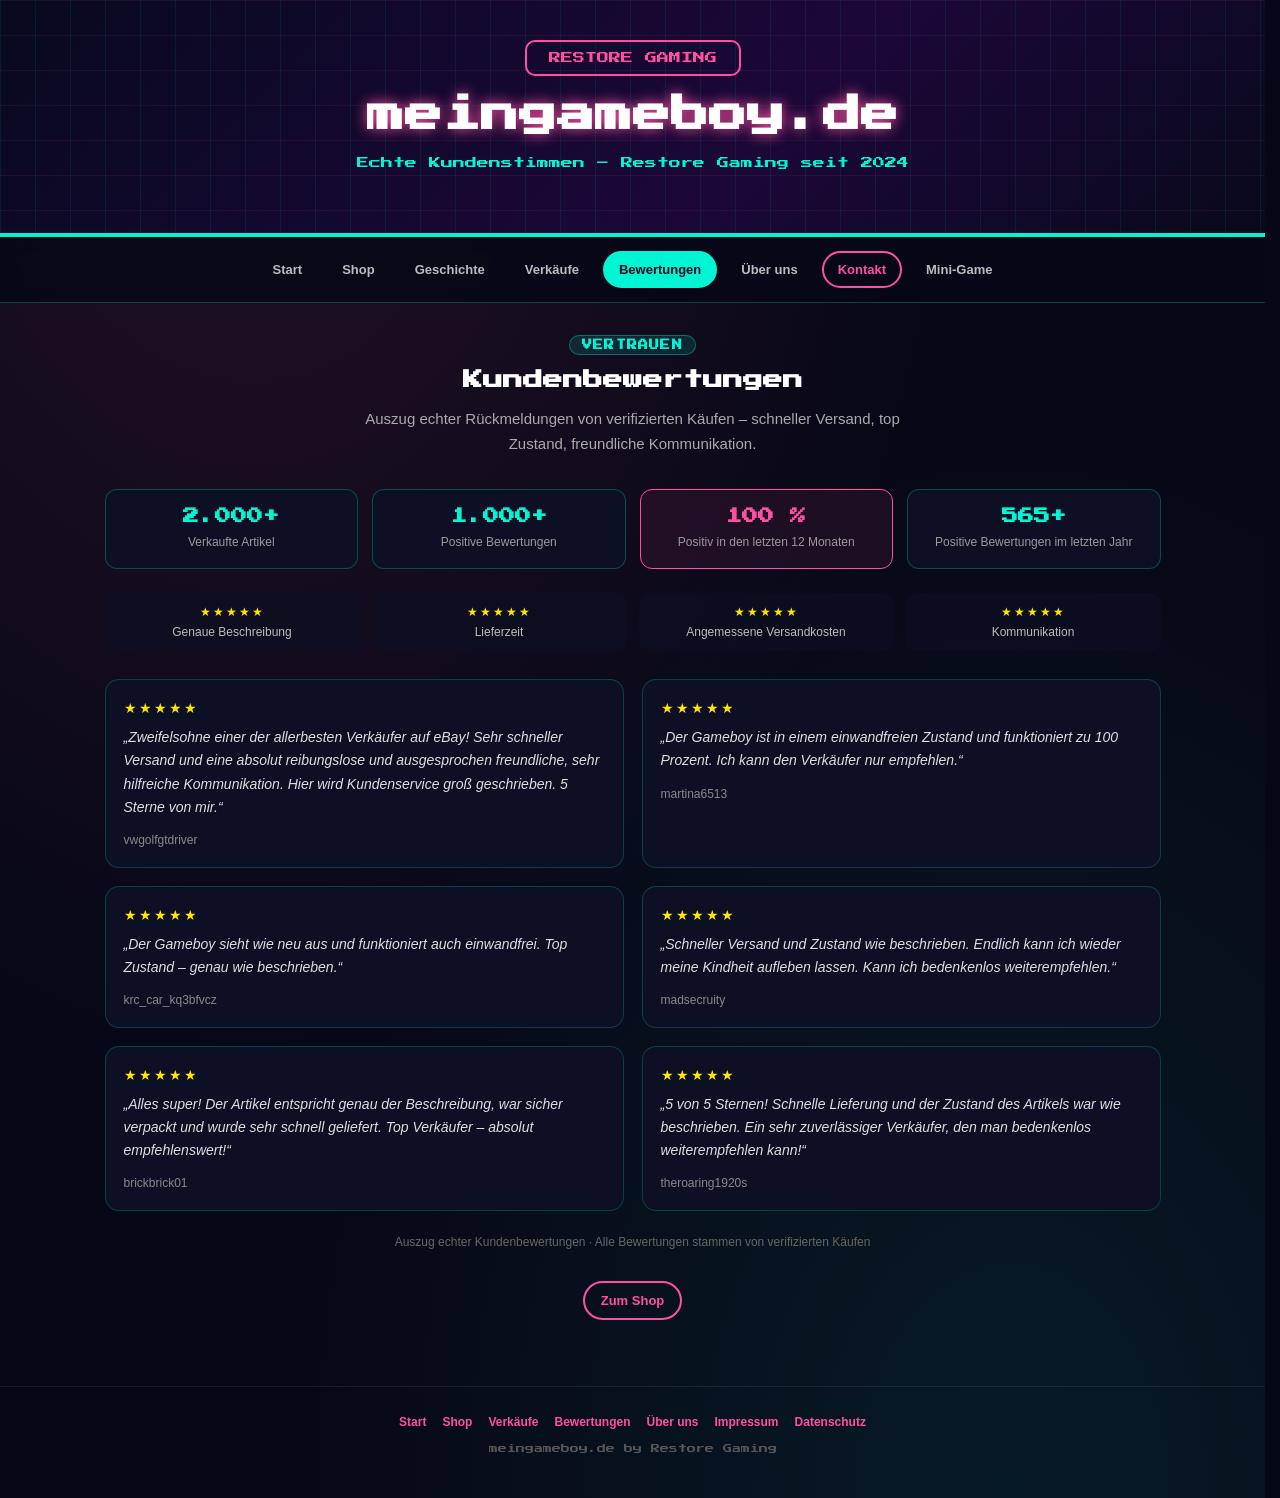
==== bewertungen.html @ 793e31c0 "update" ====
<!DOCTYPE html>
<html lang="de">
<head>
<meta charset="UTF-8">
<meta name="viewport" content="width=device-width, initial-scale=1.0">
<title>Kundenbewertungen – meingameboy.de</title>
<link rel="stylesheet" href="assets/site.css?v=20260617">
</head>
<body data-page="bewertungen">

<header>
  <div class="badge">RESTORE GAMING</div>
  <h1><a href="index.html">meingameboy.de</a></h1>
  <p class="tagline">Echte Kundenstimmen – Restore Gaming seit 2024</p>
</header>

<div class="container">

<div class="page-hero">
  <p class="section-label">Vertrauen</p>
  <h2 class="section-title">Kundenbewertungen</h2>
  <p class="section-intro">Auszug echter Rückmeldungen von verifizierten Käufen – schneller Versand, top Zustand, freundliche Kommunikation.</p>
</div>

<section class="bewertungen">

<div class="bewertungen-stats">
  <div class="bewertung-stat"><strong>2.000+</strong><span>Verkaufte Artikel</span></div>
  <div class="bewertung-stat"><strong>1.000+</strong><span>Positive Bewertungen</span></div>
  <div class="bewertung-stat highlight"><strong>100&nbsp;%</strong><span>Positiv in den letzten 12 Monaten</span></div>
  <div class="bewertung-stat"><strong>565+</strong><span>Positive Bewertungen im letzten Jahr</span></div>
</div>

<div class="bewertungen-details">
  <div class="bewertung-detail"><span class="stars">★★★★★</span>Genaue Beschreibung</div>
  <div class="bewertung-detail"><span class="stars">★★★★★</span>Lieferzeit</div>
  <div class="bewertung-detail"><span class="stars">★★★★★</span>Angemessene Versandkosten</div>
  <div class="bewertung-detail"><span class="stars">★★★★★</span>Kommunikation</div>
</div>

<div class="bewertungen-grid">

  <blockquote class="bewertung-karte">
    <div class="stars">★★★★★</div>
    <p class="bewertung-text">„Zweifelsohne einer der allerbesten Verkäufer auf eBay! Sehr schneller Versand und eine absolut reibungslose und ausgesprochen freundliche, sehr hilfreiche Kommunikation. Hier wird Kundenservice groß geschrieben. 5 Sterne von mir.“</p>
    <div class="bewertung-meta"><span class="bewertung-user">vwgolfgtdriver</span></div>
  </blockquote>

  <blockquote class="bewertung-karte">
    <div class="stars">★★★★★</div>
    <p class="bewertung-text">„Der Gameboy ist in einem einwandfreien Zustand und funktioniert zu 100 Prozent. Ich kann den Verkäufer nur empfehlen.“</p>
    <div class="bewertung-meta"><span class="bewertung-user">martina6513</span></div>
  </blockquote>

  <blockquote class="bewertung-karte">
    <div class="stars">★★★★★</div>
    <p class="bewertung-text">„Der Gameboy sieht wie neu aus und funktioniert auch einwandfrei. Top Zustand – genau wie beschrieben.“</p>
    <div class="bewertung-meta"><span class="bewertung-user">krc_car_kq3bfvcz</span></div>
  </blockquote>

  <blockquote class="bewertung-karte">
    <div class="stars">★★★★★</div>
    <p class="bewertung-text">„Schneller Versand und Zustand wie beschrieben. Endlich kann ich wieder meine Kindheit aufleben lassen. Kann ich bedenkenlos weiterempfehlen.“</p>
    <div class="bewertung-meta"><span class="bewertung-user">madsecruity</span></div>
  </blockquote>

  <blockquote class="bewertung-karte">
    <div class="stars">★★★★★</div>
    <p class="bewertung-text">„Alles super! Der Artikel entspricht genau der Beschreibung, war sicher verpackt und wurde sehr schnell geliefert. Top Verkäufer – absolut empfehlenswert!“</p>
    <div class="bewertung-meta"><span class="bewertung-user">brickbrick01</span></div>
  </blockquote>

  <blockquote class="bewertung-karte">
    <div class="stars">★★★★★</div>
    <p class="bewertung-text">„5 von 5 Sternen! Schnelle Lieferung und der Zustand des Artikels war wie beschrieben. Ein sehr zuverlässiger Verkäufer, den man bedenkenlos weiterempfehlen kann!“</p>
    <div class="bewertung-meta"><span class="bewertung-user">theroaring1920s</span></div>
  </blockquote>

</div>
<p class="bewertungen-hinweis">Auszug echter Kundenbewertungen · Alle Bewertungen stammen von verifizierten Käufen</p>
</section>

<p style="text-align:center;margin-top:32px">
  <a class="button" href="shop.html">Zum Shop</a>
</p>

</div>

<footer></footer>

<script src="assets/site.js?v=20260617"></script>
</body>
</html>
---- assets/site.css ----
@import url('https://fonts.googleapis.com/css2?family=Press+Start+2P&display=swap');

*{box-sizing:border-box}

html{
  overflow-x:clip;
  scrollbar-gutter:stable;
}

body{
  margin:0;
  background:#070817;
  color:#fff;
  font-family:Arial,sans-serif;
  min-height:100vh;
  display:flex;
  flex-direction:column;
  overflow-x:clip;
  width:100%;
  max-width:100%;
  background-image:
    radial-gradient(ellipse at 20% 0%, rgba(255,79,163,.12), transparent 50%),
    radial-gradient(ellipse at 80% 100%, rgba(0,245,212,.08), transparent 50%);
}

body.modal-open{
  overflow:hidden;
}

img{
  max-width:100%;
}

a{color:inherit}

header{
  text-align:center;
  padding:40px 20px 36px;
  min-height:210px;
  display:flex;
  flex-direction:column;
  align-items:center;
  justify-content:center;
  box-sizing:border-box;
  background:
    linear-gradient(rgba(255,79,163,.08) 1px, transparent 1px),
    linear-gradient(90deg, rgba(0,245,212,.08) 1px, transparent 1px),
    linear-gradient(135deg,#08091f,#1b0838 60%,#09091c);
  background-size:35px 35px,35px 35px,auto;
  border-bottom:4px solid #00f5d4;
}

.badge{
  display:inline-block;
  border:2px solid #ff4fa3;
  color:#ff4fa3;
  padding:10px 22px;
  border-radius:10px;
  font-family:'Press Start 2P',monospace;
  font-size:12px;
  margin:0 0 16px;
  flex-shrink:0;
}

header h1{
  margin:0;
  font-family:'Press Start 2P',monospace;
  font-size:38px;
  color:#fff;
  text-shadow:0 0 14px #ff4fa3;
  line-height:1.25;
  flex-shrink:0;
  max-width:100%;
}

header h1 a{color:inherit;text-decoration:none}

header .tagline{
  color:#00f5d4;
  font-family:'Press Start 2P',monospace;
  font-size:12px;
  line-height:1.9;
  margin:12px auto 0;
  max-width:760px;
  padding:0 16px;
  min-height:3.8em;
}

.site-nav{
  display:flex;
  justify-content:center;
  flex-wrap:wrap;
  gap:8px;
  padding:14px 16px;
  background:rgba(7,8,23,.92);
  border-bottom:1px solid rgba(0,245,212,.25);
  position:sticky;
  top:0;
  z-index:100;
  backdrop-filter:blur(8px);
  width:100%;
  max-width:100%;
}

.site-nav a,
.site-nav button{
  border:2px solid transparent;
  background:transparent;
  color:#bbb;
  padding:9px 14px;
  border-radius:999px;
  font-size:13px;
  font-weight:bold;
  text-decoration:none;
  cursor:pointer;
  font-family:Arial,sans-serif;
  transition:.2s;
}

.site-nav a:hover,
.site-nav button:hover{color:#fff;border-color:rgba(255,79,163,.4)}

.site-nav a.active{
  color:#070817;
  background:#00f5d4;
  border-color:#00f5d4;
}

.site-nav .nav-kontakt{
  border-color:#ff4fa3;
  color:#ff4fa3;
}

.site-nav .nav-kontakt:hover{
  background:#ff4fa3;
  color:#070817;
}

.container{
  max-width:min(1100px,100%);
  margin:auto;
  padding:32px 22px 50px;
  flex:1;
  width:100%;
}

.container.wide{max-width:min(1300px,100%)}

.page-hero{
  text-align:center;
  margin-bottom:32px;
}

.section-label{
  display:inline-block;
  margin:0 0 10px;
  padding:4px 12px;
  border-radius:999px;
  background:rgba(0,245,212,.12);
  border:1px solid rgba(0,245,212,.35);
  color:#00f5d4;
  font-size:10px;
  font-weight:bold;
  letter-spacing:.12em;
  text-transform:uppercase;
  font-family:'Press Start 2P',monospace;
}

.section-title{
  margin:0 0 12px;
  color:#fff;
  font-family:'Press Start 2P',monospace;
  font-size:20px;
  line-height:1.5;
}

.section-intro{
  margin:0 auto;
  max-width:560px;
  color:#aaa;
  font-size:15px;
  line-height:1.65;
}

.perks{
  display:flex;
  flex-wrap:wrap;
  justify-content:center;
  gap:10px;
  margin:0 0 28px;
}

.perk{
  flex:1 1 150px;
  max-width:220px;
  padding:12px 14px;
  border-radius:12px;
  border:1px solid rgba(0,245,212,.25);
  background:rgba(13,16,36,.8);
  font-size:12px;
  line-height:1.5;
  color:#ccc;
  text-align:center;
}

.perk strong{
  display:block;
  color:#00f5d4;
  font-size:11px;
  margin-bottom:5px;
  line-height:1.45;
}

.aktions-banner{
  text-align:center;
  margin:0 auto 24px;
  max-width:680px;
  padding:22px 24px;
  border-radius:16px;
  border:2px solid #ff4fa3;
  background:linear-gradient(135deg,rgba(255,79,163,.22),rgba(0,245,212,.14));
  box-shadow:0 0 28px rgba(255,79,163,.25);
}

.aktions-tag{
  display:inline-block;
  margin-bottom:10px;
  padding:5px 14px;
  border-radius:999px;
  background:#00f5d4;
  color:#070817;
  font-size:8px;
  font-weight:bold;
  letter-spacing:.14em;
  font-family:'Press Start 2P',monospace;
}

.aktions-banner strong{
  display:block;
  font-family:'Press Start 2P',monospace;
  font-size:12px;
  color:#fff;
  margin-bottom:8px;
}

.aktions-text{
  margin:0;
  color:#ddd;
  font-size:14px;
  line-height:1.6;
}

.teaser-grid{
  display:grid;
  grid-template-columns:repeat(3,1fr);
  gap:16px;
  margin:36px 0 8px;
}

.teaser-card{
  display:block;
  padding:22px 18px;
  border-radius:14px;
  border:2px solid rgba(0,245,212,.3);
  background:#0d1024;
  text-decoration:none;
  transition:.2s;
}

.teaser-card:hover{
  transform:translateY(-3px);
  border-color:#00f5d4;
  box-shadow:0 8px 24px rgba(0,245,212,.15);
}

.teaser-card.pink{border-color:rgba(255,79,163,.35)}
.teaser-card.pink:hover{border-color:#ff4fa3;box-shadow:0 8px 24px rgba(255,79,163,.15)}

.teaser-card h3{
  margin:0 0 8px;
  font-family:'Press Start 2P',monospace;
  font-size:10px;
  color:#00f5d4;
  line-height:1.6;
}

.teaser-card.pink h3{color:#ff4fa3}

.teaser-card p{
  margin:0;
  font-size:13px;
  line-height:1.55;
  color:#aaa;
}

.teaser-card .teaser-link{
  display:inline-block;
  margin-top:12px;
  font-size:12px;
  font-weight:bold;
  color:#00f5d4;
}

.teaser-card.pink .teaser-link{color:#ff4fa3}

.verkaeufe-box{
  max-width:820px;
  margin:0 auto;
  padding:22px 24px;
  border-radius:14px;
  border:2px solid rgba(255,79,163,.35);
  background:rgba(255,79,163,.06);
}

.verkaeufe-box h3{
  margin:0 0 16px;
  text-align:center;
  font-family:'Press Start 2P',monospace;
  font-size:11px;
  color:#ff4fa3;
  line-height:1.6;
}

.verkaeufe-liste{
  list-style:none;
  margin:0;
  padding:0;
}

.verkaeufe-liste li{
  display:flex;
  align-items:center;
  gap:14px;
  padding:12px 0;
  border-bottom:1px solid rgba(255,255,255,.08);
  font-size:14px;
}

.verkaeufe-liste li:last-child{border-bottom:none;padding-bottom:0}
.verkaeufe-liste li:first-child{padding-top:0}

.verkaeufe-bild{
  width:56px;
  height:56px;
  object-fit:contain;
  object-position:center;
  border-radius:0;
  border:none;
  background:transparent;
  flex-shrink:0;
  filter:drop-shadow(0 3px 6px rgba(0,0,0,.45));
}

/* Freigestellte Produktbilder – Schweben (PNG ohne Hintergrund) */
.produkt-bild--float{
  flex-shrink:0;
  height:280px;
  display:flex;
  align-items:center;
  justify-content:center;
  position:relative;
  margin:0 0 4px;
}

.produkt-bild--float a{
  display:flex;
  align-items:center;
  justify-content:center;
  width:100%;
  height:100%;
}

.produkt-bild--float img{
  width:auto;
  max-width:92%;
  height:260px;
  object-fit:contain;
  object-position:center;
  background:transparent !important;
  border-radius:0;
  padding:0 !important;
  box-sizing:border-box;
  filter:
    drop-shadow(0 14px 22px rgba(0,0,0,.55))
    drop-shadow(0 4px 10px rgba(0,245,212,.15));
  animation:produktSchweben 4.5s ease-in-out infinite;
  will-change:transform;
}

.produkt:hover .produkt-bild--float img{
  filter:
    drop-shadow(0 18px 32px rgba(0,0,0,.65))
    drop-shadow(0 8px 16px rgba(0,245,212,.25));
}

.kategorie-bild--float{
  height:220px;
  display:flex;
  align-items:center;
  justify-content:center;
  background:linear-gradient(160deg,#0d1024,#121530);
  overflow:visible;
}

.kategorie-bild--float img{
  width:auto;
  max-width:88%;
  height:200px;
  object-fit:contain;
  object-position:center;
  background:transparent;
  padding:0;
  filter:
    drop-shadow(0 12px 18px rgba(0,0,0,.5))
    drop-shadow(0 4px 8px rgba(0,245,212,.12));
  animation:produktSchweben 5s ease-in-out infinite;
}

.kategorie-karte:hover .kategorie-bild--float img{
  filter:
    drop-shadow(0 16px 26px rgba(0,0,0,.6))
    drop-shadow(0 6px 12px rgba(0,245,212,.22));
}

.kategorie-karte.kategorie-alle .kategorie-bild--float img{
  max-width:94%;
  height:210px;
}

@keyframes produktSchweben{
  0%,100%{transform:translateY(0)}
  50%{transform:translateY(-10px)}
}

@media (prefers-reduced-motion:reduce){
  .produkt-bild--float img,
  .kategorie-bild--float img{animation:none}
}

@media(max-width:600px){
  .produkt-bild--float{height:220px}
  .produkt-bild--float img{height:200px;max-width:88%}
  .kategorie-bild--float{height:200px}
  .kategorie-bild--float img{height:180px}
  .kategorie-karte.kategorie-alle .kategorie-bild--float img{height:190px}
}

.verkaeufe-inhalt{display:flex;flex-direction:column;gap:4px;min-width:0}
.verkaeufe-name{font-weight:bold;color:#fff}
.verkaeufe-datum{font-size:12px;color:#888}

.bewertungen{margin:0}

.bewertungen-intro{
  text-align:center;
  color:#aaa;
  font-size:15px;
  line-height:1.6;
  max-width:640px;
  margin:0 auto 28px;
}

.bewertungen-stats{
  display:grid;
  grid-template-columns:repeat(4,1fr);
  gap:14px;
  margin-bottom:24px;
}

.bewertung-stat{
  text-align:center;
  padding:18px 12px;
  border-radius:12px;
  background:#0d1024;
  border:1px solid rgba(0,245,212,.25);
}

.bewertung-stat.highlight{
  border-color:#ff4fa3;
  background:rgba(255,79,163,.08);
}

.bewertung-stat strong{
  display:block;
  font-family:'Press Start 2P',monospace;
  font-size:16px;
  color:#00f5d4;
  margin-bottom:8px;
}

.bewertung-stat.highlight strong{color:#ff4fa3}

.bewertung-stat span{font-size:12px;color:#999;line-height:1.4}

.bewertungen-details{
  display:grid;
  grid-template-columns:repeat(4,1fr);
  gap:12px;
  margin-bottom:28px;
}

.bewertung-detail{
  text-align:center;
  padding:12px;
  border-radius:10px;
  background:rgba(13,16,36,.6);
  font-size:12px;
  color:#bbb;
}

.bewertung-detail .stars{
  display:block;
  color:#ffe600;
  margin-bottom:6px;
  letter-spacing:2px;
}

.bewertungen-grid{
  display:grid;
  grid-template-columns:repeat(2,1fr);
  gap:18px;
}

.bewertung-karte{
  margin:0;
  padding:20px 18px;
  border-radius:14px;
  background:#0d1024;
  border:1px solid rgba(0,245,212,.2);
}

.bewertung-karte .stars{color:#ffe600;letter-spacing:2px;margin-bottom:10px;font-size:14px}

.bewertung-text{
  margin:0 0 14px;
  font-size:14px;
  line-height:1.65;
  color:#ddd;
  font-style:italic;
}

.bewertung-meta{margin:0;font-size:12px;color:#888}

.bewertungen-hinweis{
  text-align:center;
  margin:24px 0 0;
  font-size:12px;
  color:#666;
}

.about-box{
  max-width:820px;
  margin:0 auto;
  padding:28px 26px;
  border-radius:14px;
  border:2px solid rgba(0,245,212,.35);
  background:#0d1024;
}

.about-box h2{
  margin:0 0 18px;
  font-family:'Press Start 2P',monospace;
  font-size:16px;
  color:#00f5d4;
  line-height:1.6;
  text-align:center;
}

.about-box p{
  margin:0 0 16px;
  font-size:15px;
  line-height:1.7;
  color:#ccc;
}

.about-box p:last-child{margin-bottom:0}

.about-highlight{color:#ff4fa3;font-weight:bold}

.geschichte-timeline{
  list-style:none;
  margin:0;
  padding:0;
  max-width:820px;
  margin-left:auto;
  margin-right:auto;
  position:relative;
}

.geschichte-timeline::before{
  content:"";
  position:absolute;
  left:18px;
  top:8px;
  bottom:8px;
  width:3px;
  background:linear-gradient(180deg,#ff4fa3,#00f5d4);
  border-radius:3px;
  opacity:.45;
}

.geschichte-item{
  position:relative;
  padding:0 0 28px 52px;
}

.geschichte-item:last-child{padding-bottom:0}

.geschichte-item::before{
  content:"";
  position:absolute;
  left:10px;
  top:22px;
  width:18px;
  height:18px;
  border-radius:50%;
  background:#0d1024;
  border:3px solid #00f5d4;
  box-shadow:0 0 12px rgba(0,245,212,.45);
  z-index:1;
}

.geschichte-item--neben::before{border-color:#ff4fa3;box-shadow:0 0 12px rgba(255,79,163,.4)}

.geschichte-meta{
  display:flex;
  flex-wrap:wrap;
  align-items:center;
  gap:10px;
  margin-bottom:10px;
}

.geschichte-jahr{
  font-family:'Press Start 2P',monospace;
  font-size:11px;
  color:#00f5d4;
  line-height:1.5;
}

.geschichte-modell{
  padding:3px 10px;
  border-radius:999px;
  background:rgba(255,79,163,.12);
  border:1px solid rgba(255,79,163,.4);
  color:#ff4fa3;
  font-size:11px;
  font-weight:bold;
  letter-spacing:.04em;
}

.geschichte-karte{
  padding:22px 20px;
  border-radius:14px;
  border:2px solid rgba(255,79,163,.35);
  background:linear-gradient(160deg,#0d1024,#121530);
  box-shadow:0 0 20px rgba(255,79,163,.12);
}

.geschichte-karte h3{
  margin:0 0 10px;
  font-family:'Press Start 2P',monospace;
  font-size:13px;
  color:#fff;
  line-height:1.55;
}

.geschichte-intro{
  margin:0 0 14px;
  font-size:14px;
  line-height:1.65;
  color:#aaa;
}

.geschichte-neu{
  margin:0;
  padding:0;
  list-style:none;
  font-size:14px;
  line-height:1.65;
  color:#ccc;
}

.geschichte-neu li{
  position:relative;
  padding:0 0 8px 18px;
}

.geschichte-neu li:last-child{padding-bottom:0}

.geschichte-neu li::before{
  content:"▸";
  position:absolute;
  left:0;
  color:#00f5d4;
  font-weight:bold;
}

.geschichte-neu strong{color:#fff}

.geschichte-shop-link{
  display:inline-block;
  margin-top:16px;
  font-size:13px;
  font-weight:bold;
  color:#00f5d4;
  text-decoration:none;
}

.geschichte-shop-link:hover{color:#ff4fa3}

.geschichte-abschluss{
  max-width:820px;
  margin:36px auto 0;
  padding:26px 24px;
  border-radius:14px;
  border:2px solid rgba(0,245,212,.35);
  background:#0d1024;
  text-align:center;
}

.geschichte-abschluss h3{
  margin:0 0 12px;
  font-family:'Press Start 2P',monospace;
  font-size:12px;
  color:#00f5d4;
  line-height:1.6;
}

.geschichte-abschluss p{
  margin:0 0 20px;
  font-size:14px;
  line-height:1.7;
  color:#aaa;
}

.geschichte-abschluss .button{display:inline-block}

/* Spiel – RGB-Checker */
.spiel-hero .spiel-btn-start{
  display:inline-block;
  margin-top:8px;
  min-width:220px;
}

.spiel-wrap{
  max-width:720px;
  margin:0 auto;
  min-height:420px;
}

.spiel-phase{
  text-align:center;
}

.spiel-karte{
  padding:28px 24px;
  border-radius:14px;
  border:2px solid rgba(255,79,163,.4);
  background:linear-gradient(160deg,#0d1024,#121530);
  text-align:left;
}

.spiel-karte h3{
  margin:0 0 16px;
  font-family:'Press Start 2P',monospace;
  font-size:12px;
  color:#00f5d4;
  line-height:1.6;
  text-align:center;
}

.spiel-regeln{
  margin:0 0 24px;
  padding:0 0 0 20px;
  color:#ccc;
  font-size:14px;
  line-height:1.75;
}

.spiel-regeln strong{color:#ff4fa3}

.spiel-btn-start{
  display:block;
  width:100%;
  max-width:280px;
  margin:0 auto;
}

.spiel-countdown-text{
  font-family:'Press Start 2P',monospace;
  font-size:clamp(18px,5vw,28px);
  color:#00f5d4;
  text-shadow:0 0 24px rgba(0,245,212,.5);
  margin:80px 0;
  line-height:1.5;
}

.spiel-countdown-text.spiel-pop{
  animation:spielPop .45s ease;
}

@keyframes spielPop{
  0%{transform:scale(.7);opacity:.3}
  60%{transform:scale(1.08)}
  100%{transform:scale(1);opacity:1}
}

.spiel-phase-hint{
  margin:0 0 12px;
  font-size:15px;
  color:#aaa;
}

.spiel-memorize-timer{
  font-family:'Press Start 2P',monospace;
  font-size:48px;
  color:#ff4fa3;
  text-shadow:0 0 20px rgba(255,79,163,.5);
  margin:0 0 20px;
  line-height:1;
}

.spiel-gb{
  margin:0 auto;
  filter:drop-shadow(0 12px 20px rgba(0,0,0,.5));
}

.spiel-gb-svg{
  width:100%;
  height:auto;
  display:block;
}

.spiel-gb--lg{width:min(200px,58vw)}
.spiel-gb--md{width:150px}
.spiel-gb--sm{width:105px}

.spiel-guess-layout{
  display:flex;
  flex-wrap:wrap;
  align-items:center;
  justify-content:center;
  gap:28px;
  margin-top:8px;
}

.spiel-sliders{
  flex:1;
  min-width:240px;
  max-width:320px;
  text-align:left;
}

.spiel-slider{
  display:block;
  margin-bottom:18px;
}

.spiel-slider span{
  display:flex;
  justify-content:space-between;
  font-size:13px;
  font-weight:bold;
  margin-bottom:8px;
}

.spiel-slider--r span{color:#ff6b6b}
.spiel-slider--g span{color:#51cf66}
.spiel-slider--b span{color:#74c0fc}

.spiel-slider input[type="range"]{
  width:100%;
  accent-color:#00f5d4;
  cursor:pointer;
}

.spiel-farbe-vorschau{
  display:flex;
  align-items:center;
  gap:12px;
  margin:20px 0;
  font-size:13px;
  color:#888;
}

.spiel-farbe-vorschau div{
  width:48px;
  height:48px;
  border-radius:10px;
  border:2px solid rgba(255,255,255,.2);
  box-shadow:0 4px 12px rgba(0,0,0,.35);
}

.spiel-sliders .button{
  width:100%;
  margin-top:4px;
}

.spiel-score{
  font-family:'Press Start 2P',monospace;
  font-size:clamp(32px,10vw,52px);
  margin:0 0 12px;
  line-height:1.2;
}

.spiel-score--high{color:#00f5d4;text-shadow:0 0 24px rgba(0,245,212,.45)}
.spiel-score--mid{color:#ffd43b;text-shadow:0 0 20px rgba(255,212,59,.35)}
.spiel-score--low{color:#ff4fa3;text-shadow:0 0 20px rgba(255,79,163,.35)}

.spiel-score-label{
  margin:0 0 28px;
  font-size:15px;
  color:#aaa;
}

.spiel-result-vergleich{
  display:flex;
  flex-wrap:wrap;
  justify-content:center;
  gap:24px;
  margin-bottom:28px;
}

.spiel-result-box{
  padding:18px 16px;
  border-radius:14px;
  border:2px solid rgba(0,245,212,.3);
  background:#0d1024;
  min-width:160px;
}

.spiel-result-titel{
  display:block;
  font-size:11px;
  font-weight:bold;
  letter-spacing:.08em;
  text-transform:uppercase;
  color:#888;
  margin-bottom:12px;
}

.spiel-result-box code{
  display:block;
  margin-top:10px;
  font-size:11px;
  color:#666;
  word-break:break-all;
}

.info-grid{
  display:grid;
  grid-template-columns:1fr 1fr;
  gap:18px;
  margin-top:32px;
}

.info-box{
  padding:24px 22px;
  border-radius:14px;
  border:2px solid #00f5d4;
  background:#0d1024;
}

.info-box.pink{border-color:#ff4fa3}

.info-box h2{
  margin:0 0 12px;
  font-family:'Press Start 2P',monospace;
  font-size:12px;
  color:#00f5d4;
  line-height:1.6;
}

.info-box.pink h2{color:#ff4fa3}

.info-box p{margin:0 0 10px;font-size:14px;line-height:1.6;color:#bbb}

.button{
  display:inline-block;
  border:2px solid #ff4fa3;
  color:#ff4fa3;
  padding:10px 16px;
  border-radius:999px;
  text-decoration:none;
  font-weight:bold;
  font-size:13px;
  transition:.2s;
  cursor:pointer;
  background:transparent;
  font-family:Arial,sans-serif;
}

.button:hover{background:#ff4fa3;color:#070817}

footer{
  text-align:center;
  padding:28px 20px 32px;
  color:#888;
  font-size:12px;
  border-top:1px solid rgba(255,255,255,.08);
  margin-top:auto;
}

.footer-links{
  display:flex;
  justify-content:center;
  flex-wrap:wrap;
  gap:16px;
  margin-bottom:12px;
}

.footer-links a{
  color:#ff4fa3;
  text-decoration:none;
  font-size:12px;
  font-weight:bold;
}

.footer-links a:hover{color:#00f5d4}

.footer-brand{
  font-family:'Press Start 2P',monospace;
  font-size:9px;
  color:#555;
  line-height:1.8;
}

.modal-overlay{
  position:fixed;
  inset:0;
  background:rgba(0,0,0,.75);
  display:flex;
  align-items:center;
  justify-content:center;
  padding:20px;
  z-index:200;
  opacity:0;
  visibility:hidden;
  transition:.2s;
}

.modal-overlay.open{
  opacity:1;
  visibility:visible;
}

.modal{
  width:100%;
  max-width:480px;
  background:#0d1024;
  border:2px solid #00f5d4;
  border-radius:16px;
  padding:28px 24px;
  box-shadow:0 20px 60px rgba(0,0,0,.5);
  position:relative;
}

.modal h2{
  margin:0 0 8px;
  font-family:'Press Start 2P',monospace;
  font-size:14px;
  color:#00f5d4;
  line-height:1.6;
}

.modal-intro{
  margin:0 0 20px;
  font-size:14px;
  color:#999;
  line-height:1.5;
}

.modal-close{
  position:absolute;
  top:14px;
  right:14px;
  width:36px;
  height:36px;
  border:none;
  border-radius:50%;
  background:rgba(255,255,255,.08);
  color:#fff;
  font-size:20px;
  cursor:pointer;
  line-height:1;
}

.modal-close:hover{background:rgba(255,79,163,.3)}

.kontakt-form label{
  display:block;
  margin-bottom:16px;
  font-size:13px;
  font-weight:bold;
  color:#bbb;
}

.kontakt-form input,
.kontakt-form textarea{
  display:block;
  width:100%;
  margin-top:6px;
  padding:12px 14px;
  border-radius:10px;
  border:2px solid rgba(0,245,212,.25);
  background:#070817;
  color:#fff;
  font-size:14px;
  font-family:Arial,sans-serif;
}

.kontakt-form input:focus,
.kontakt-form textarea:focus{
  outline:none;
  border-color:#00f5d4;
}

.kontakt-form input[type="file"]{
  padding:10px;
  cursor:pointer;
}

.kontakt-form input[type="file"]::file-selector-button{
  margin-right:12px;
  border:2px solid #ff4fa3;
  background:transparent;
  color:#ff4fa3;
  border-radius:999px;
  padding:6px 12px;
  font-weight:bold;
  cursor:pointer;
}

.kontakt-hinweis{
  margin:-8px 0 14px;
  font-size:12px;
  color:#777;
  line-height:1.4;
}

.kontakt-dateiname{
  margin:-6px 0 14px;
  font-size:12px;
  color:#00f5d4;
  line-height:1.4;
  word-break:break-word;
}

.kontakt-form textarea{min-height:120px;resize:vertical}

.kontakt-form .button{
  width:100%;
  text-align:center;
  margin-top:4px;
}

.kontakt-form .button:disabled{
  opacity:.6;
  cursor:not-allowed;
}

.kontakt-status{
  margin:12px 0 0;
  font-size:13px;
  text-align:center;
  min-height:20px;
}

.kontakt-status.ok{color:#00f5d4}
.kontakt-status.err{color:#ff4fa3}

@media(max-width:900px){
  .teaser-grid{grid-template-columns:1fr}
  .bewertungen-stats{grid-template-columns:repeat(2,1fr)}
  .bewertungen-details{grid-template-columns:repeat(2,1fr)}
  .bewertungen-grid{grid-template-columns:1fr}
  .info-grid{grid-template-columns:1fr}
  .geschichte-item{padding-left:44px}
  .geschichte-timeline::before{left:14px}
  .geschichte-item::before{left:6px;width:16px;height:16px}
  .geschichte-karte h3{font-size:11px}
  .geschichte-jahr{font-size:9px}
  .spiel-guess-layout{flex-direction:column}
  .spiel-sliders{max-width:100%}
}

@media(max-width:600px){
  header{padding:32px 12px 28px;min-height:185px}
  header h1{font-size:20px;letter-spacing:-0.5px}
  .badge{font-size:9px;padding:8px 14px;margin-bottom:12px}
  header .tagline{font-size:11px;padding:0 10px;min-height:3.6em;margin-top:10px}
  .site-nav{gap:6px;padding:10px 8px}
  .site-nav a,.site-nav button{padding:8px 10px;font-size:11px}
  .container{padding:22px 12px 40px}
  .section-title{font-size:14px}
  .perks{flex-direction:column;align-items:stretch}
  .perk{max-width:none}
  footer{font-size:11px}
}
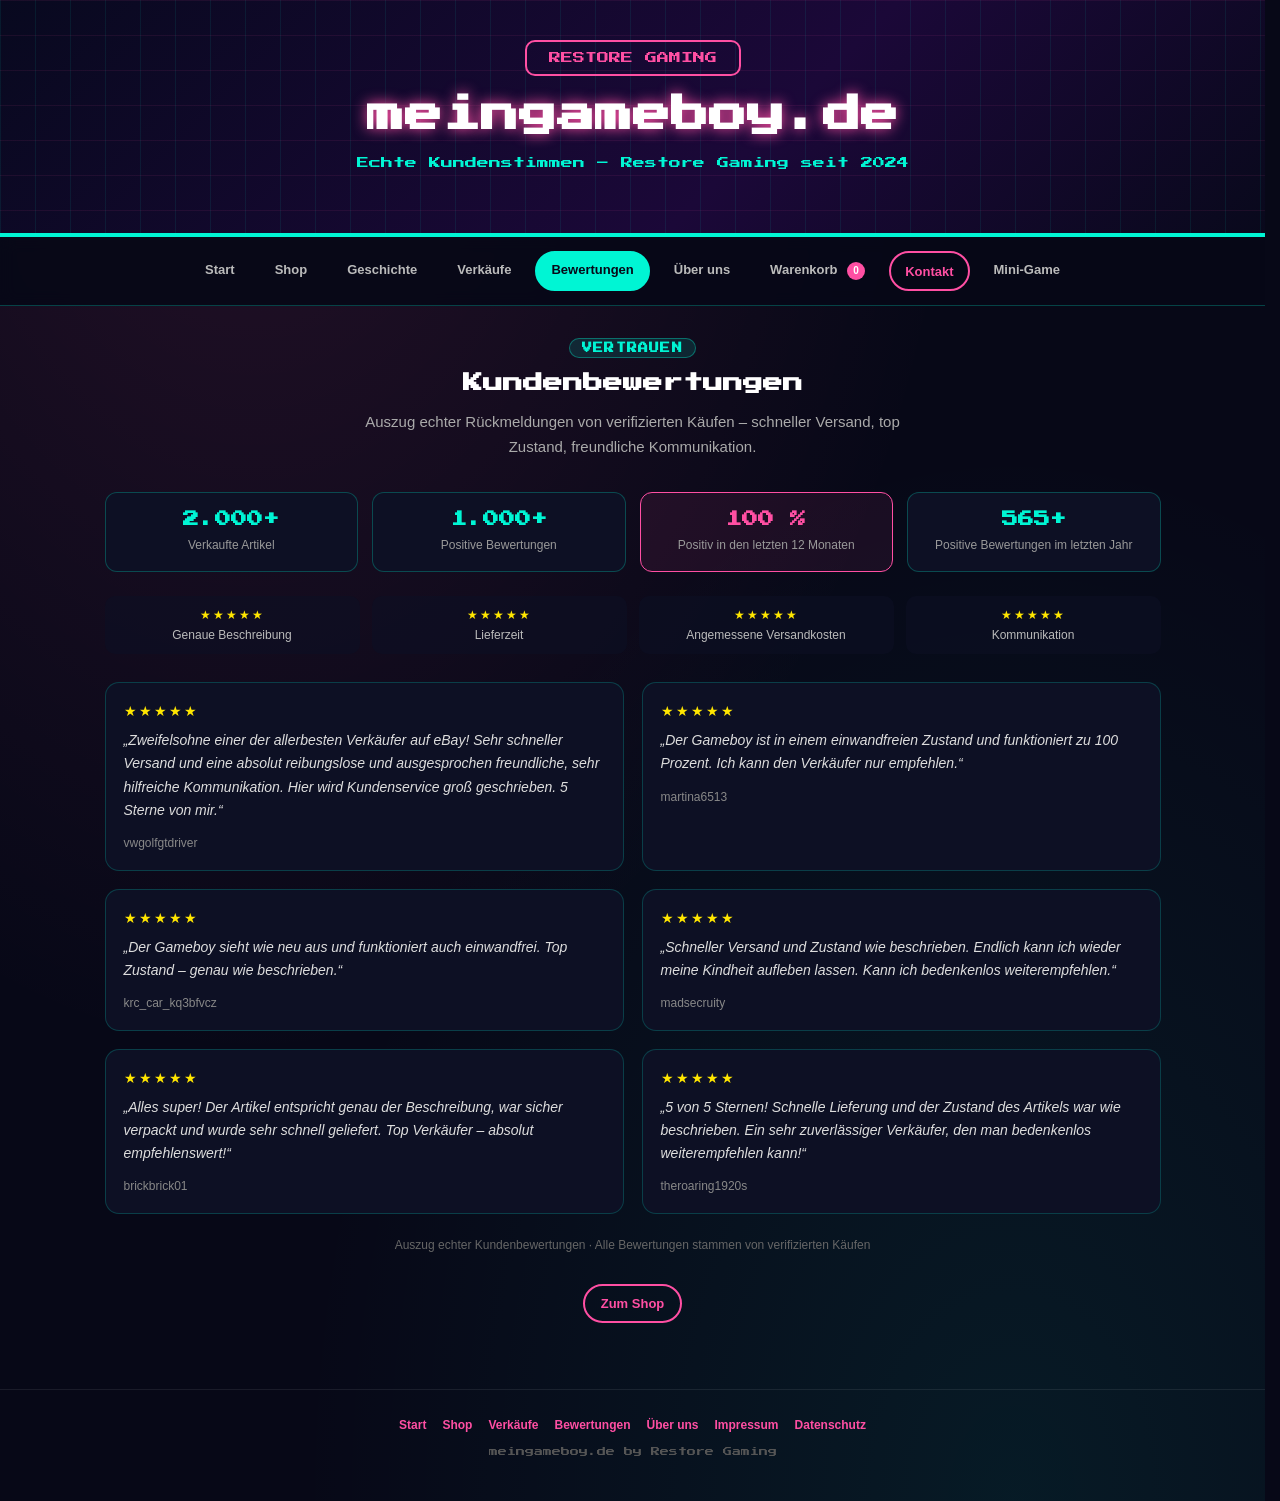
==== commit 6f9d2218: "Big Update" ====
--- a/bewertungen.html
+++ b/bewertungen.html
@@ -4,7 +4,7 @@
 <meta charset="UTF-8">
 <meta name="viewport" content="width=device-width, initial-scale=1.0">
 <title>Kundenbewertungen – meingameboy.de</title>
-<link rel="stylesheet" href="assets/site.css?v=20260617">
+<link rel="stylesheet" href="assets/site.css?v=20260628">
 </head>
 <body data-page="bewertungen">
 
@@ -88,6 +88,7 @@
 
 <footer></footer>
 
-<script src="assets/site.js?v=20260617"></script>
+<script src="assets/site.js?v=20260628"></script>
+<script src="assets/cart.js?v=20260628"></script>
 </body>
 </html>
--- a/assets/site.css
+++ b/assets/site.css
@@ -249,6 +249,23 @@
   font-size:14px;
   line-height:1.6;
 }
+
+.aktions-text--spiel{
+  margin-top:12px;
+  padding-top:12px;
+  border-top:1px solid rgba(0,245,212,.2);
+  font-size:13px;
+  line-height:1.55;
+}
+
+.aktions-text--spiel a{
+  color:#00f5d4;
+  text-decoration:none;
+}
+
+.aktions-text--spiel a:hover{color:#ff4fa3}
+
+.aktions-text--spiel strong{color:#fff}
 
 .teaser-grid{
   display:grid;
@@ -941,11 +958,86 @@
 
 .spiel-result-box code{
   display:block;
-  margin-top:10px;
+  margin-top:8px;
   font-size:11px;
-  color:#666;
+  color:#888;
   word-break:break-all;
 }
+
+.spiel-rabatt-box{
+  margin:20px auto 16px;
+  max-width:420px;
+  padding:18px 20px;
+  border-radius:14px;
+  border:2px solid rgba(0,245,212,.35);
+  background:rgba(13,16,36,.85);
+  text-align:center;
+}
+
+.spiel-rabatt-titel{
+  margin:0 0 8px;
+  font-size:12px;
+  font-weight:bold;
+  letter-spacing:.08em;
+  text-transform:uppercase;
+  color:#00f5d4;
+}
+
+.spiel-rabatt-prozent{
+  margin:0 0 10px;
+  font-size:15px;
+  color:#ccc;
+}
+
+.spiel-rabatt-code-wrap{
+  margin:0 0 10px;
+}
+
+.spiel-rabatt-code{
+  display:inline-block;
+  padding:10px 18px;
+  border-radius:10px;
+  background:#070817;
+  border:2px solid #ff4fa3;
+  color:#ff4fa3;
+  font-size:22px;
+  font-weight:bold;
+  letter-spacing:.12em;
+}
+
+.spiel-rabatt-info{
+  margin:0 0 14px;
+  font-size:13px;
+  line-height:1.5;
+  color:#999;
+}
+
+.spiel-rabatt-copy{
+  margin:0 auto;
+}
+
+.spiel-rabatt-fallback{
+  margin:16px auto 0;
+  max-width:420px;
+  font-size:13px;
+  line-height:1.55;
+  color:#888;
+  text-align:center;
+}
+
+.tagline a{
+  color:#00f5d4;
+  text-decoration:underline;
+}
+
+.tagline a:hover{color:#ff4fa3}
+
+.aktions-text a{
+  color:#00f5d4;
+  text-decoration:underline;
+}
+
+.perk a{color:#00f5d4}
 
 .info-grid{
   display:grid;
@@ -1171,6 +1263,15 @@
 
 @media(max-width:900px){
   .teaser-grid{grid-template-columns:1fr}
+  .perks{
+    display:grid;
+    grid-template-columns:repeat(2,1fr);
+    gap:10px;
+  }
+  .perk{
+    flex:none;
+    max-width:none;
+  }
   .bewertungen-stats{grid-template-columns:repeat(2,1fr)}
   .bewertungen-details{grid-template-columns:repeat(2,1fr)}
   .bewertungen-grid{grid-template-columns:1fr}
@@ -1192,8 +1293,341 @@
   .site-nav{gap:6px;padding:10px 8px}
   .site-nav a,.site-nav button{padding:8px 10px;font-size:11px}
   .container{padding:22px 12px 40px}
-  .section-title{font-size:14px}
-  .perks{flex-direction:column;align-items:stretch}
-  .perk{max-width:none}
+  .page-hero{margin-bottom:20px}
+  .section-title{font-size:14px;margin-bottom:8px}
+  .section-intro{font-size:14px;line-height:1.55}
+  .aktions-banner{
+    padding:14px 12px;
+    margin-bottom:16px;
+    border-radius:12px;
+  }
+  .aktions-tag{
+    font-size:7px;
+    padding:4px 10px;
+    margin-bottom:8px;
+  }
+  .aktions-banner strong{
+    font-size:10px;
+    margin-bottom:6px;
+    line-height:1.6;
+  }
+  .aktions-text{font-size:13px;line-height:1.5}
+  .perks{
+    gap:8px;
+    margin-bottom:18px;
+  }
+  .perk{
+    padding:10px 8px;
+    border-radius:10px;
+    font-size:11px;
+    line-height:1.4;
+  }
+  .perk strong{
+    font-size:9px;
+    margin-bottom:3px;
+    line-height:1.35;
+  }
+  .teaser-card{padding:16px 14px}
+  .teaser-card h3{font-size:9px}
+  .teaser-card p{font-size:12px;line-height:1.5}
+  .bewertungen-stats{gap:8px;margin-bottom:16px}
+  .bewertung-stat{padding:12px 8px;border-radius:10px}
+  .bewertung-stat strong{font-size:12px;margin-bottom:4px}
+  .bewertung-stat span{font-size:10px;line-height:1.35}
+  .bewertungen-details{gap:8px;margin-bottom:20px}
+  .bewertung-detail{padding:10px 8px;font-size:11px}
+  .bewertung-karte{padding:16px 14px}
+  .info-grid{gap:12px;margin-top:24px}
+  .info-box{padding:16px 14px}
+  .info-box h2{font-size:11px;margin-bottom:10px}
+  .info-box p{font-size:13px;line-height:1.55;margin-bottom:8px}
+  .about-box{padding:18px 14px}
+  .about-box h2{font-size:12px;margin-bottom:12px}
+  .about-box p{font-size:14px;line-height:1.6;margin-bottom:12px}
   footer{font-size:11px}
 }
+
+.nav-warenkorb{
+  position:relative;
+  border:2px solid #00f5d4;
+  color:#00f5d4;
+  background:transparent;
+  padding:8px 14px;
+  border-radius:999px;
+  font-size:12px;
+  font-weight:bold;
+  cursor:pointer;
+  font-family:Arial,sans-serif;
+}
+
+.nav-warenkorb:hover{
+  background:#00f5d4;
+  color:#070817;
+}
+
+.warenkorb-badge{
+  display:inline-flex;
+  align-items:center;
+  justify-content:center;
+  min-width:18px;
+  height:18px;
+  margin-left:6px;
+  padding:0 5px;
+  border-radius:999px;
+  background:#ff4fa3;
+  color:#fff;
+  font-size:10px;
+  line-height:1;
+}
+
+.modal-wide{max-width:560px}
+
+.warenkorb-leer{
+  text-align:center;
+  color:#888;
+  margin:20px 0;
+}
+
+.warenkorb-liste{
+  list-style:none;
+  margin:0 0 18px;
+  padding:0;
+  display:flex;
+  flex-direction:column;
+  gap:12px;
+}
+
+.warenkorb-item{
+  display:flex;
+  justify-content:space-between;
+  gap:12px;
+  padding:12px 14px;
+  border-radius:12px;
+  border:1px solid rgba(0,245,212,.25);
+  background:rgba(13,16,36,.8);
+}
+
+.warenkorb-item-info{
+  display:flex;
+  flex-direction:column;
+  gap:4px;
+  min-width:0;
+}
+
+.warenkorb-item-info strong{
+  color:#fff;
+  font-size:14px;
+  line-height:1.4;
+}
+
+.warenkorb-item-info span{
+  color:#999;
+  font-size:12px;
+}
+
+.warenkorb-item-actions{
+  display:flex;
+  align-items:center;
+  gap:8px;
+  flex-shrink:0;
+}
+
+.warenkorb-qty{
+  display:flex;
+  flex-direction:column;
+  gap:4px;
+  font-size:10px;
+  color:#888;
+}
+
+.warenkorb-qty input{
+  width:52px;
+  padding:6px 8px;
+  border-radius:8px;
+  border:1px solid rgba(0,245,212,.3);
+  background:#070817;
+  color:#fff;
+  font-size:13px;
+}
+
+.warenkorb-remove{
+  width:32px;
+  height:32px;
+  border-radius:50%;
+  border:1px solid rgba(255,79,163,.4);
+  background:transparent;
+  color:#ff4fa3;
+  font-size:20px;
+  line-height:1;
+  cursor:pointer;
+}
+
+.warenkorb-remove:hover{background:rgba(255,79,163,.15)}
+
+.warenkorb-summary{
+  border-top:1px solid rgba(255,79,163,.25);
+  padding-top:16px;
+}
+
+.warenkorb-zwischensumme{
+  margin:0 0 8px;
+  font-size:15px;
+  color:#ccc;
+}
+
+.warenkorb-rabatt-zeile{
+  margin:0 0 8px;
+  font-size:15px;
+  color:#00f5d4;
+}
+
+.warenkorb-rabatt-zeile strong{
+  color:#00f5d4;
+}
+
+.warenkorb-endpreis{
+  margin:0 0 16px;
+  font-size:17px;
+  color:#fff;
+}
+
+.warenkorb-endpreis strong{
+  color:#ff4fa3;
+  font-size:20px;
+}
+
+.warenkorb-rabatt-hinweis{
+  min-height:18px;
+  margin:0 0 12px;
+  font-size:13px;
+  color:#888;
+}
+
+.warenkorb-rabatt-hinweis.is-ok{
+  color:#00f5d4;
+}
+
+.warenkorb-rabatt-hinweis.is-error{
+  color:#ff6b8a;
+}
+
+.warenkorb-rabatt-label{
+  display:block;
+  margin-bottom:8px;
+  font-size:13px;
+  font-weight:bold;
+  color:#bbb;
+}
+
+.warenkorb-rabatt-label input{
+  display:block;
+  width:100%;
+  margin-top:6px;
+  padding:10px 12px;
+  border-radius:10px;
+  border:2px solid rgba(0,245,212,.25);
+  background:#070817;
+  color:#fff;
+  font-size:14px;
+}
+
+.warenkorb-rabatt-row{
+  display:flex;
+  gap:8px;
+  margin-top:6px;
+  align-items:stretch;
+}
+
+.warenkorb-rabatt-row input{
+  flex:1;
+  min-width:0;
+  margin-top:0;
+}
+
+.button-rabatt-check{
+  flex-shrink:0;
+  border:2px solid #00f5d4;
+  background:transparent;
+  color:#00f5d4;
+  padding:10px 14px;
+  border-radius:10px;
+  font-size:12px;
+  font-weight:bold;
+  cursor:pointer;
+  white-space:nowrap;
+}
+
+.button-rabatt-check:hover{
+  background:#00f5d4;
+  color:#070817;
+}
+
+.button-rabatt-check:disabled{
+  opacity:.55;
+  cursor:not-allowed;
+}
+
+.warenkorb-preise-box{
+  margin:14px 0 16px;
+  padding:14px 16px;
+  border-radius:12px;
+  border:1px solid rgba(255,79,163,.25);
+  background:rgba(7,8,23,.6);
+}
+
+.cart-toast{
+  position:fixed;
+  bottom:24px;
+  left:50%;
+  transform:translateX(-50%);
+  z-index:10000;
+  max-width:min(420px,calc(100vw - 32px));
+  margin:0;
+  padding:14px 20px;
+  border-radius:12px;
+  background:#121530;
+  border:2px solid #00f5d4;
+  color:#fff;
+  font-size:14px;
+  line-height:1.45;
+  text-align:center;
+  box-shadow:0 8px 32px rgba(0,0,0,.45);
+}
+
+.cart-toast--error{
+  border-color:#ff4fa3;
+  color:#ffd6e8;
+}
+
+.button-checkout{
+  display:block;
+  width:100%;
+  border:none;
+  background:linear-gradient(135deg,#0070ba,#003087);
+  color:#fff;
+  padding:14px 16px;
+  border-radius:10px;
+  font-weight:bold;
+  font-size:14px;
+  cursor:pointer;
+}
+
+.button-checkout:hover{filter:brightness(1.08)}
+
+.button-checkout:disabled{
+  opacity:.55;
+  cursor:not-allowed;
+}
+
+.warenkorb-status{
+  margin:12px 0 0;
+  min-height:20px;
+  font-size:13px;
+  color:#00f5d4;
+  text-align:center;
+}
+
+@media(max-width:600px){
+  .nav-warenkorb{padding:8px 10px;font-size:11px}
+  .warenkorb-item{flex-direction:column}
+}
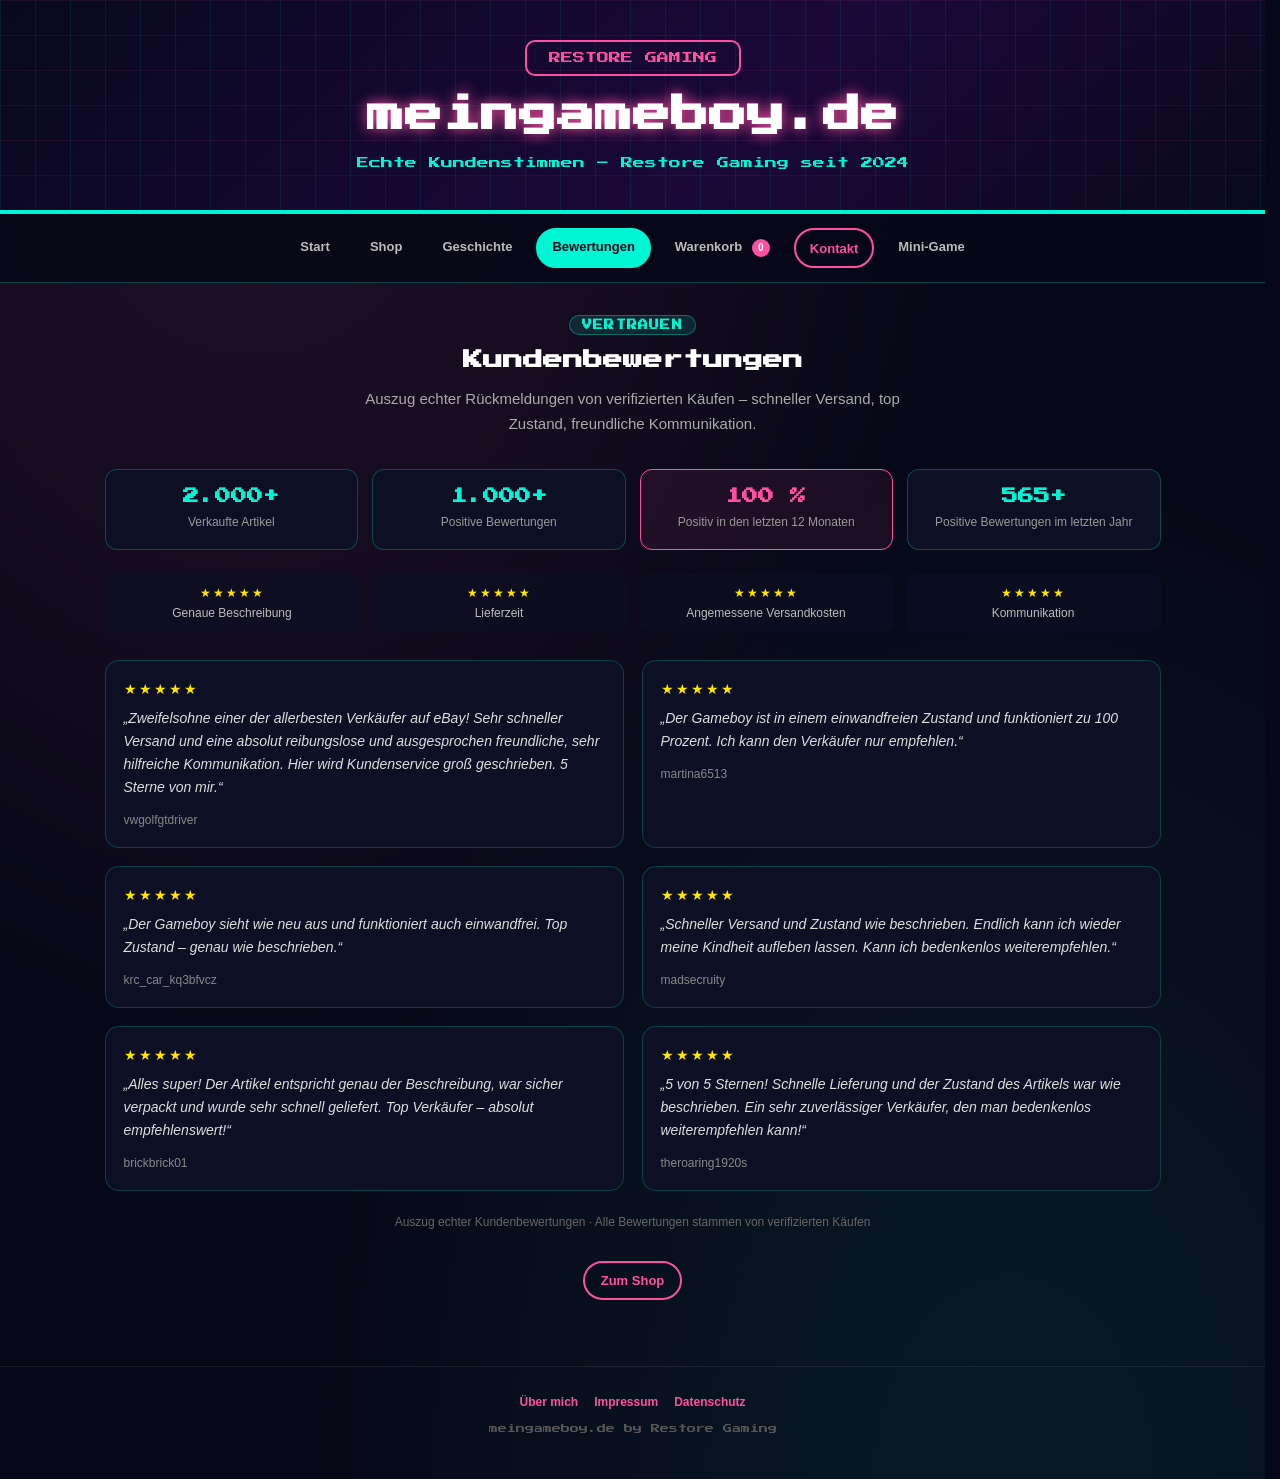
==== commit 864b9657: "BIG UPDATE 2" ====
--- a/bewertungen.html
+++ b/bewertungen.html
@@ -88,7 +88,7 @@
 
 <footer></footer>
 
-<script src="assets/site.js?v=20260628"></script>
+<script src="assets/site.js?v=20260634"></script>
 <script src="assets/cart.js?v=20260628"></script>
 </body>
 </html>
--- a/assets/site.css
+++ b/assets/site.css
@@ -75,6 +75,10 @@
 
 header h1 a{color:inherit;text-decoration:none}
 
+header h1 .site-domain{
+  white-space:nowrap;
+}
+
 header .tagline{
   color:#00f5d4;
   font-family:'Press Start 2P',monospace;
@@ -83,7 +87,13 @@
   margin:12px auto 0;
   max-width:760px;
   padding:0 16px;
-  min-height:3.8em;
+}
+
+header .tagline .tagline-zweite{
+  display:block;
+  margin-top:8px;
+  font-size:0.92em;
+  opacity:.95;
 }
 
 .site-nav{
@@ -261,11 +271,10 @@
 .aktions-text--spiel a{
   color:#00f5d4;
   text-decoration:none;
+  font-weight:bold;
 }
 
 .aktions-text--spiel a:hover{color:#ff4fa3}
-
-.aktions-text--spiel strong{color:#fff}
 
 .teaser-grid{
   display:grid;
@@ -787,14 +796,38 @@
 }
 
 .spiel-regeln{
-  margin:0 0 24px;
-  padding:0 0 0 20px;
+  max-width:520px;
+  margin:0 auto 12px;
+  padding:0 14px;
   color:#ccc;
   font-size:14px;
-  line-height:1.75;
+  line-height:1.6;
+  text-align:center;
 }
 
 .spiel-regeln strong{color:#ff4fa3}
+
+.spiel-rabatt-regel{
+  max-width:520px;
+  margin:0 auto 22px;
+  padding:12px 14px;
+  border-radius:10px;
+  border:1px solid rgba(0,245,212,.25);
+  background:rgba(0,245,212,.06);
+  color:#bbb;
+  font-size:13px;
+  line-height:1.55;
+  text-align:center;
+}
+
+.spiel-rabatt-regel strong{color:#00f5d4}
+
+.spiel-rabatt-beispiel{
+  display:block;
+  margin:6px 0;
+  color:#ccc;
+  font-size:12px;
+}
 
 .spiel-btn-start{
   display:block;
@@ -983,10 +1016,19 @@
   color:#00f5d4;
 }
 
+.spiel-rabatt-wert{
+  margin:0 0 6px;
+  font-family:'Press Start 2P',monospace;
+  font-size:28px;
+  color:#ff4fa3;
+  text-shadow:0 0 20px rgba(255,79,163,.45);
+}
+
 .spiel-rabatt-prozent{
-  margin:0 0 10px;
-  font-size:15px;
+  margin:0 0 12px;
+  font-size:14px;
   color:#ccc;
+  line-height:1.5;
 }
 
 .spiel-rabatt-code-wrap{
@@ -1287,9 +1329,11 @@
 
 @media(max-width:600px){
   header{padding:32px 12px 28px;min-height:185px}
-  header h1{font-size:20px;letter-spacing:-0.5px}
+  header h1{font-size:20px;letter-spacing:-0.5px;line-height:1.4}
+  header h1 .site-domain{white-space:nowrap}
   .badge{font-size:9px;padding:8px 14px;margin-bottom:12px}
-  header .tagline{font-size:11px;padding:0 10px;min-height:3.6em;margin-top:10px}
+  header .tagline{font-size:11px;padding:0 10px;margin-top:10px;line-height:1.55}
+  header .tagline .tagline-zweite{margin-top:6px;font-size:1em}
   .site-nav{gap:6px;padding:10px 8px}
   .site-nav a,.site-nav button{padding:8px 10px;font-size:11px}
   .container{padding:22px 12px 40px}
@@ -1312,6 +1356,10 @@
     line-height:1.6;
   }
   .aktions-text{font-size:13px;line-height:1.5}
+  .aktions-text--spiel{font-size:12px;line-height:1.45}
+  .spiel-regeln{font-size:13px;line-height:1.55;padding:0 8px;margin-bottom:12px}
+  .spiel-rabatt-regel{font-size:12px;line-height:1.5;padding:10px 12px;margin-bottom:18px}
+  .spiel-rabatt-beispiel{font-size:11px}
   .perks{
     gap:8px;
     margin-bottom:18px;
@@ -1485,6 +1533,11 @@
   color:#00f5d4;
 }
 
+#warenkorb-rabatt-prozent{
+  color:#ff4fa3;
+  font-weight:bold;
+}
+
 .warenkorb-endpreis{
   margin:0 0 16px;
   font-size:17px;
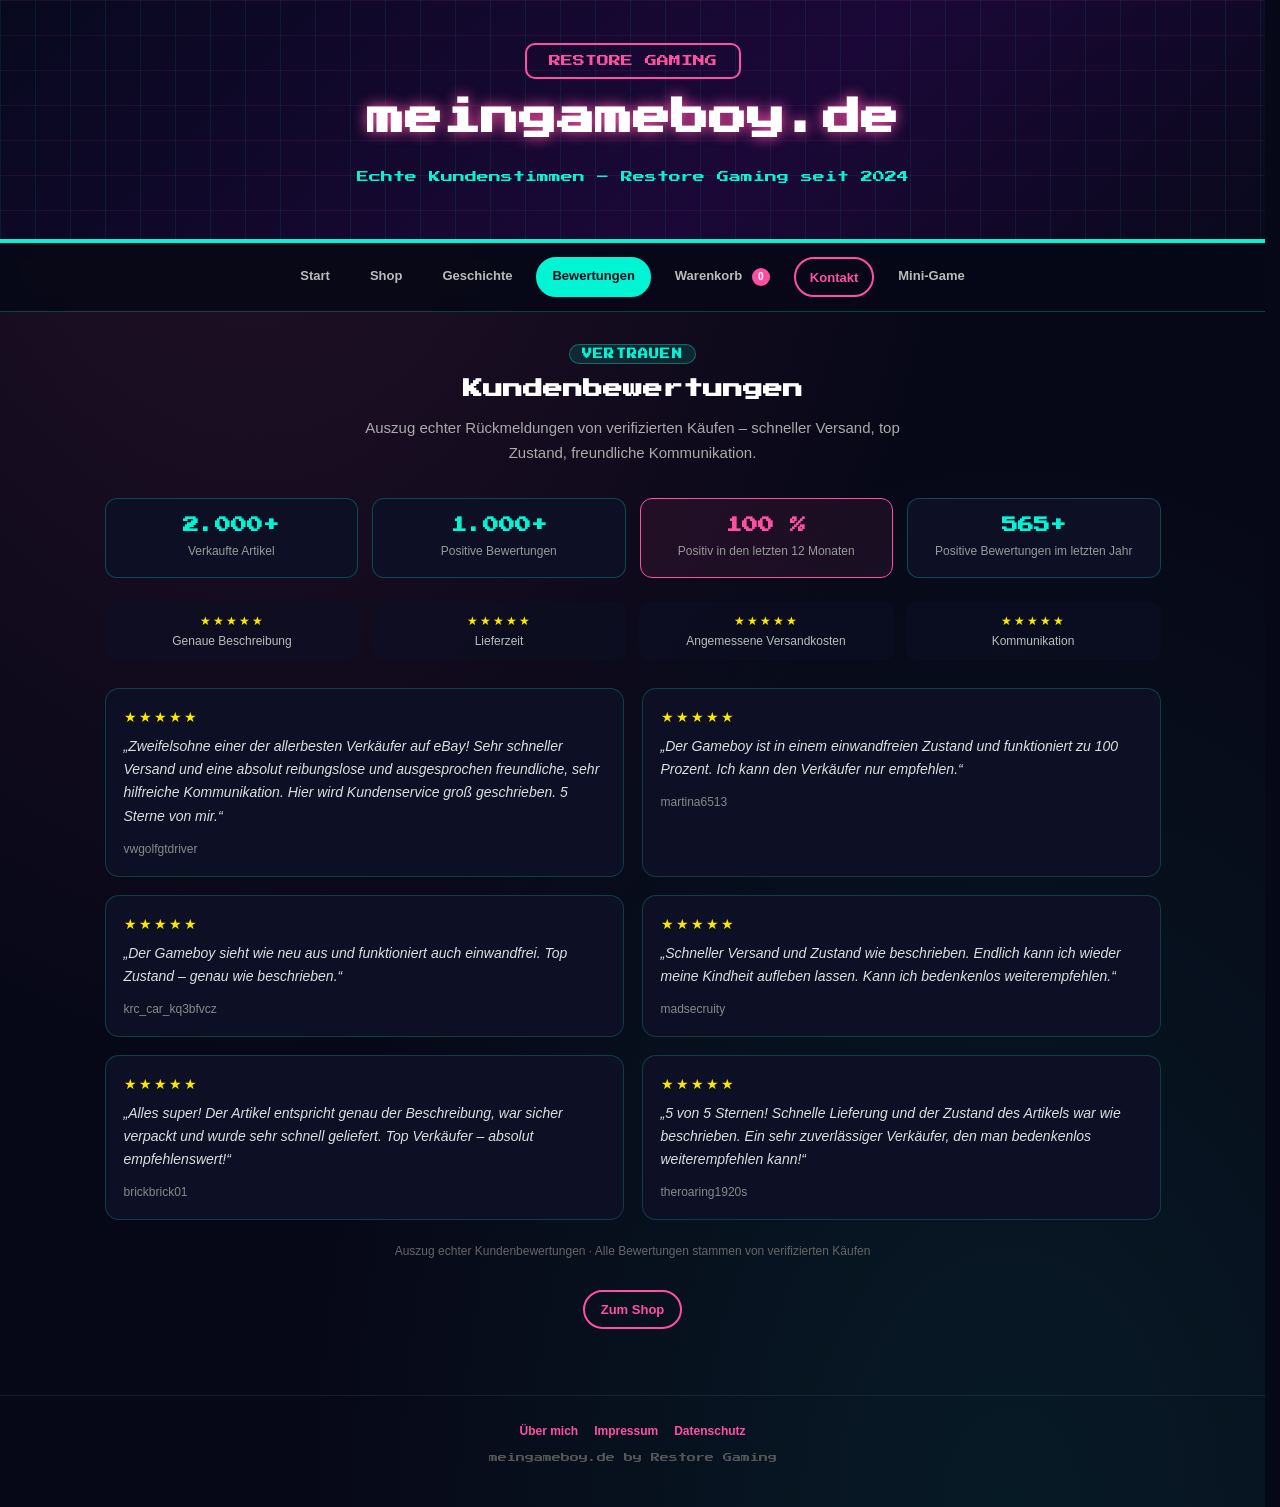
==== commit cf982fe7: "BIG Update 3 Shop game" ====
--- a/bewertungen.html
+++ b/bewertungen.html
@@ -4,7 +4,7 @@
 <meta charset="UTF-8">
 <meta name="viewport" content="width=device-width, initial-scale=1.0">
 <title>Kundenbewertungen – meingameboy.de</title>
-<link rel="stylesheet" href="assets/site.css?v=20260628">
+<link rel="stylesheet" href="assets/site.css?v=20260635">
 </head>
 <body data-page="bewertungen">
 
@@ -88,7 +88,7 @@
 
 <footer></footer>
 
-<script src="assets/site.js?v=20260634"></script>
-<script src="assets/cart.js?v=20260628"></script>
+<script src="assets/site.js?v=20260635"></script>
+<script src="assets/cart.js?v=20260636"></script>
 </body>
 </html>
--- a/assets/site.css
+++ b/assets/site.css
@@ -36,7 +36,7 @@
 header{
   text-align:center;
   padding:40px 20px 36px;
-  min-height:210px;
+  min-height:243px;
   display:flex;
   flex-direction:column;
   align-items:center;
@@ -87,6 +87,10 @@
   margin:12px auto 0;
   max-width:760px;
   padding:0 16px;
+  min-height:3.8em;
+  display:flex;
+  flex-direction:column;
+  justify-content:center;
 }
 
 header .tagline .tagline-zweite{
@@ -1332,7 +1336,7 @@
   header h1{font-size:20px;letter-spacing:-0.5px;line-height:1.4}
   header h1 .site-domain{white-space:nowrap}
   .badge{font-size:9px;padding:8px 14px;margin-bottom:12px}
-  header .tagline{font-size:11px;padding:0 10px;margin-top:10px;line-height:1.55}
+  header .tagline{font-size:11px;padding:0 10px;margin-top:10px;line-height:1.55;min-height:3.1em}
   header .tagline .tagline-zweite{margin-top:6px;font-size:1em}
   .site-nav{gap:6px;padding:10px 8px}
   .site-nav a,.site-nav button{padding:8px 10px;font-size:11px}
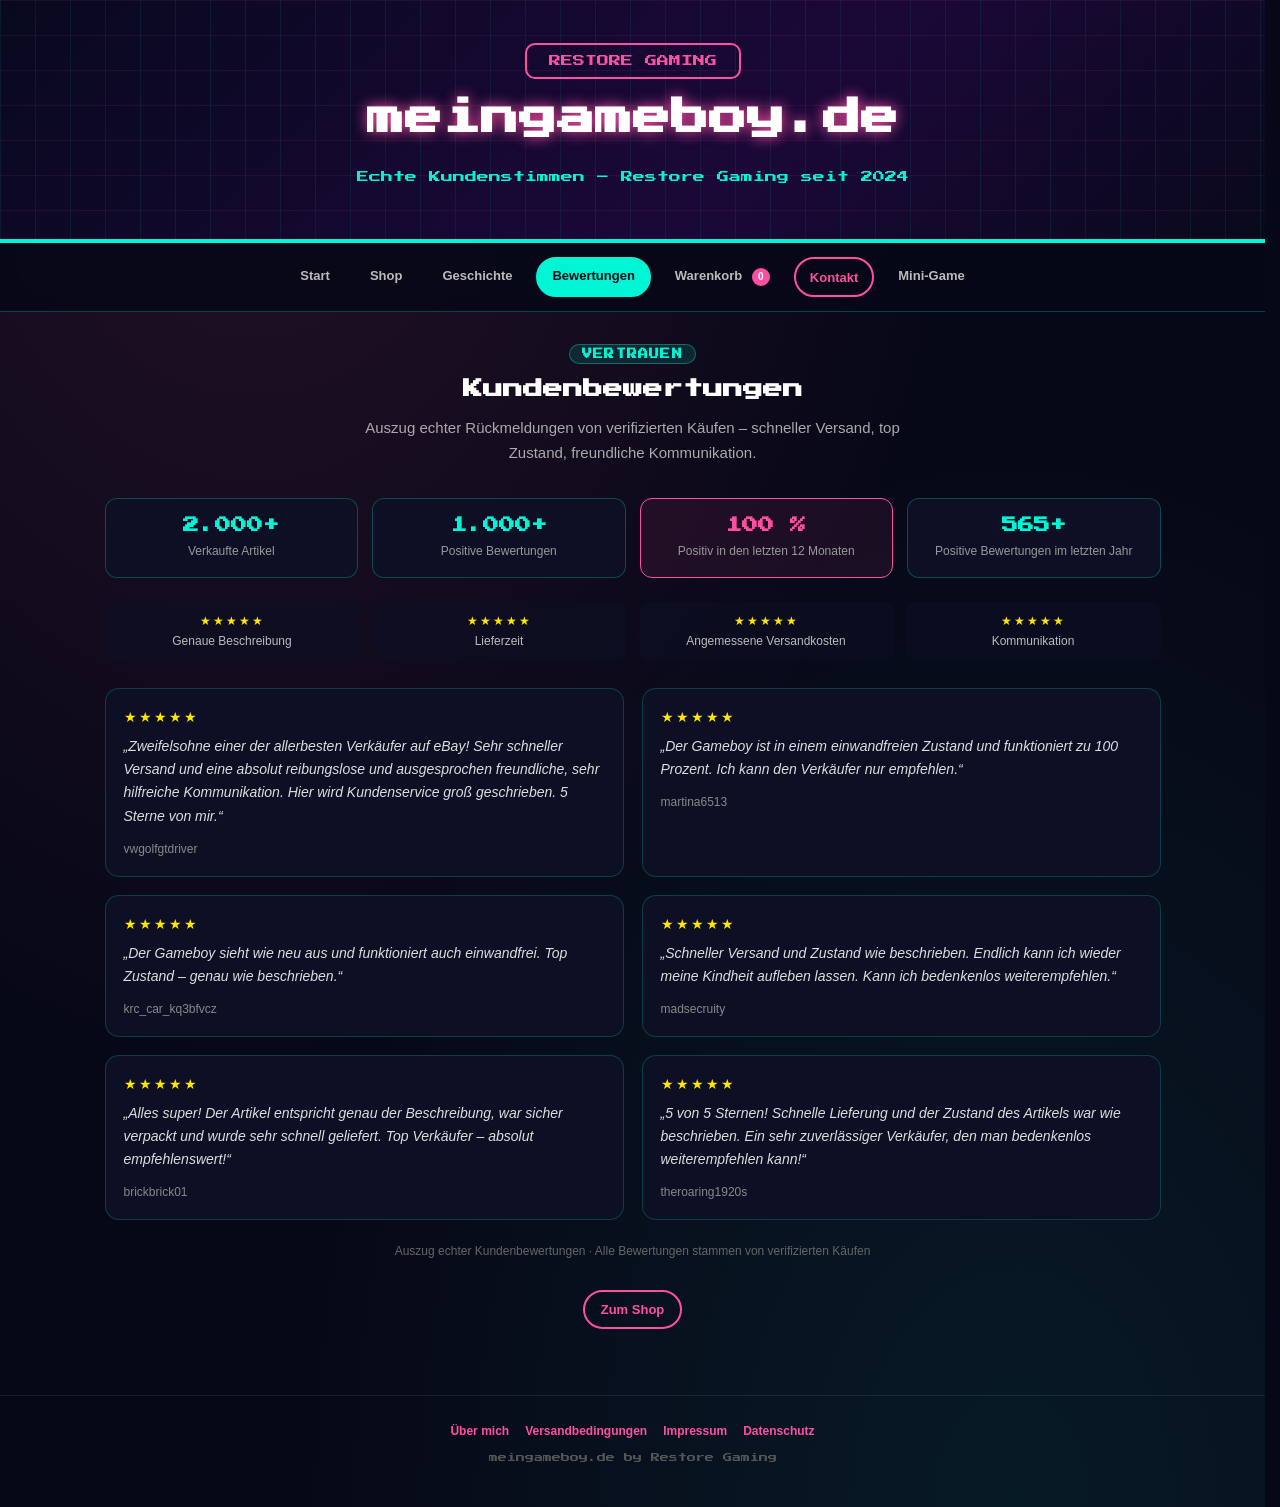
==== commit 0935e180: "Update shop" ====
--- a/bewertungen.html
+++ b/bewertungen.html
@@ -4,7 +4,7 @@
 <meta charset="UTF-8">
 <meta name="viewport" content="width=device-width, initial-scale=1.0">
 <title>Kundenbewertungen – meingameboy.de</title>
-<link rel="stylesheet" href="assets/site.css?v=20260635">
+<link rel="stylesheet" href="assets/site.css?v=20260637">
 </head>
 <body data-page="bewertungen">
 
@@ -88,7 +88,7 @@
 
 <footer></footer>
 
-<script src="assets/site.js?v=20260635"></script>
+<script src="assets/site.js?v=20260639"></script>
 <script src="assets/cart.js?v=20260636"></script>
 </body>
 </html>
--- a/assets/site.css
+++ b/assets/site.css
@@ -332,6 +332,36 @@
 }
 
 .teaser-card.pink .teaser-link{color:#ff4fa3}
+
+.kauf-erfolg-banner{
+  width:100%;
+  max-width:680px;
+  margin:0 auto 28px;
+}
+
+.kauf-erfolg-banner .kauf-perk{
+  width:100%;
+  max-width:100%;
+  box-sizing:border-box;
+  text-align:center;
+  padding:22px 20px;
+  border-radius:14px;
+  border:2px solid rgba(0,245,212,.5);
+  background:rgba(0,245,212,.1);
+  color:#eee;
+  font-size:15px;
+  line-height:1.65;
+  box-shadow:0 0 24px rgba(0,245,212,.15);
+}
+
+.kauf-erfolg-banner .kauf-perk strong{
+  display:block;
+  color:#00f5d4;
+  font-family:'Press Start 2P',monospace;
+  font-size:11px;
+  line-height:1.6;
+  margin-bottom:10px;
+}
 
 .verkaeufe-box{
   max-width:820px;
@@ -1332,12 +1362,25 @@
 }
 
 @media(max-width:600px){
-  header{padding:32px 12px 28px;min-height:185px}
+  header{padding:28px 12px 24px;min-height:218px}
   header h1{font-size:20px;letter-spacing:-0.5px;line-height:1.4}
   header h1 .site-domain{white-space:nowrap}
   .badge{font-size:9px;padding:8px 14px;margin-bottom:12px}
-  header .tagline{font-size:11px;padding:0 10px;margin-top:10px;line-height:1.55;min-height:3.1em}
+  header .tagline{font-size:11px;padding:0 10px;margin-top:10px;line-height:1.55;min-height:4.65em}
   header .tagline .tagline-zweite{margin-top:6px;font-size:1em}
+  .kauf-erfolg-banner{
+    max-width:100%;
+    margin:0 0 22px;
+  }
+  .kauf-erfolg-banner .kauf-perk{
+    padding:24px 18px;
+    font-size:15px;
+    line-height:1.7;
+  }
+  .kauf-erfolg-banner .kauf-perk strong{
+    font-size:10px;
+    margin-bottom:12px;
+  }
   .site-nav{gap:6px;padding:10px 8px}
   .site-nav a,.site-nav button{padding:8px 10px;font-size:11px}
   .container{padding:22px 12px 40px}
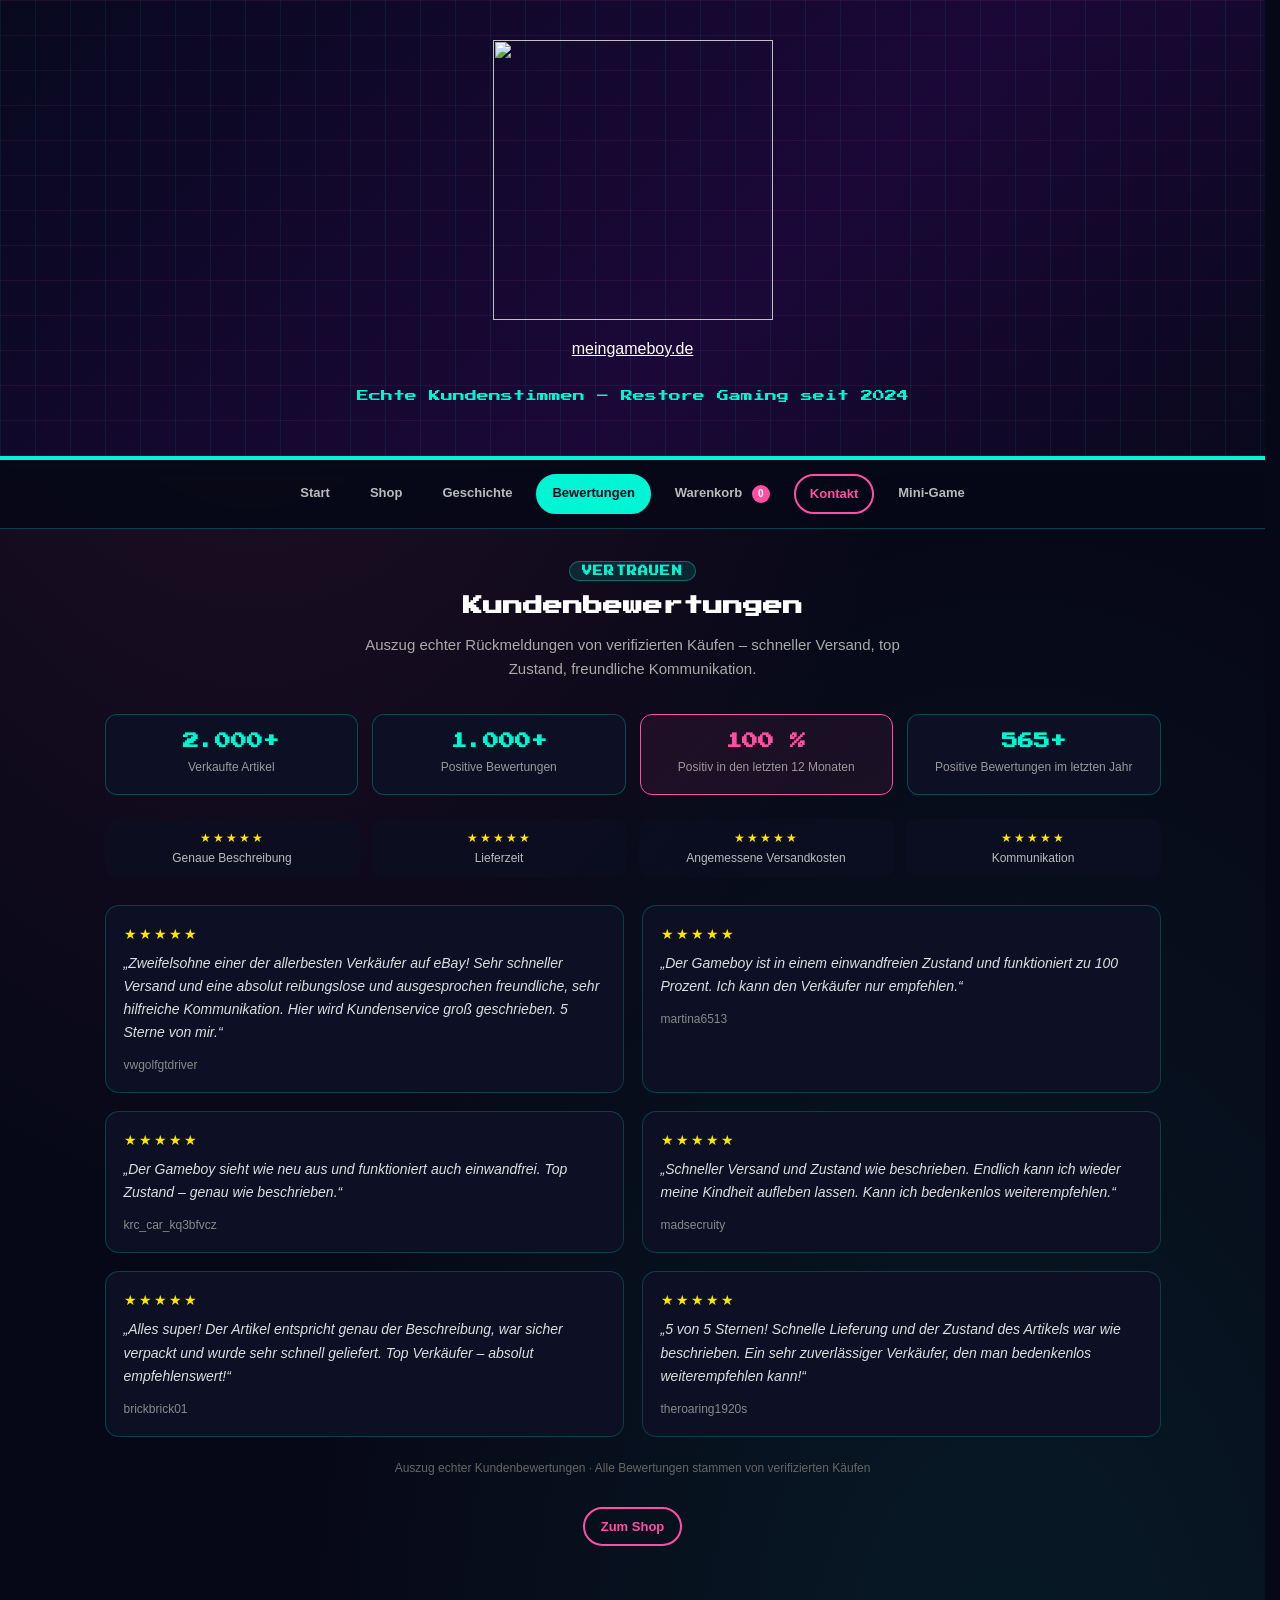
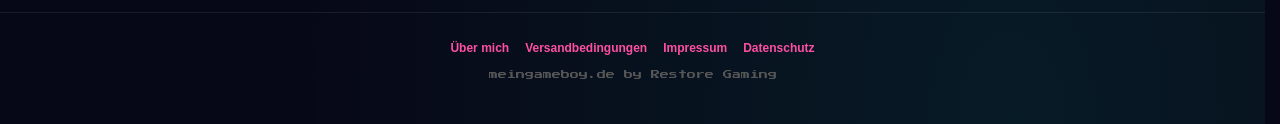
==== commit ba3603b5: "UPD" ====
--- a/bewertungen.html
+++ b/bewertungen.html
@@ -4,14 +4,18 @@
 <meta charset="UTF-8">
 <meta name="viewport" content="width=device-width, initial-scale=1.0">
 <title>Kundenbewertungen – meingameboy.de</title>
-<link rel="stylesheet" href="assets/site.css?v=20260637">
+<link rel="stylesheet" href="assets/site.css?v=20260657">
 </head>
 <body data-page="bewertungen">
 
 <header>
-  <div class="badge">RESTORE GAMING</div>
-  <h1><a href="index.html">meingameboy.de</a></h1>
-  <p class="tagline">Echte Kundenstimmen – Restore Gaming seit 2024</p>
+  <div class="site-brand">
+    <a class="site-logo" href="index.html" aria-label="meingameboy.de Startseite"><img src="assets/logo.png" alt="" width="280" height="280"></a>
+    <div class="site-brand-text">
+      <p class="site-title"><a href="index.html">meingameboy<span class="site-domain">.de</span></a></p>
+      <p class="tagline">Echte Kundenstimmen – Restore Gaming seit 2024</p>
+    </div>
+  </div>
 </header>
 
 <div class="container">
@@ -88,7 +92,8 @@
 
 <footer></footer>
 
-<script src="assets/site.js?v=20260639"></script>
-<script src="assets/cart.js?v=20260636"></script>
+<script src="assets/preise.js?v=20260646"></script>
+<script src="assets/site.js?v=20260646"></script>
+<script src="assets/cart.js?v=20260646"></script>
 </body>
 </html>
--- a/assets/site.css
+++ b/assets/site.css
@@ -98,6 +98,30 @@
   margin-top:8px;
   font-size:0.92em;
   opacity:.95;
+}
+
+.aktions-details{
+  margin:0 0 18px;
+  display:flex;
+  flex-direction:column;
+  gap:8px;
+}
+
+.aktions-details p{
+  margin:0;
+  padding:8px 12px;
+  border-radius:10px;
+  background:rgba(7,8,23,.35);
+  border:1px solid rgba(0,245,212,.22);
+  color:#e8e8e8;
+  font-size:14px;
+  line-height:1.5;
+}
+
+.perk-detail{
+  display:block;
+  margin-top:2px;
+  line-height:1.45;
 }
 
 .site-nav{
@@ -247,6 +271,88 @@
   font-weight:bold;
   letter-spacing:.14em;
   font-family:'Press Start 2P',monospace;
+}
+
+.aktions-headline{
+  display:block;
+  font-family:'Press Start 2P',monospace;
+  font-size:13px;
+  color:#fff;
+  line-height:1.65;
+  margin:0 0 10px;
+  text-shadow:0 0 20px rgba(0,245,212,.35);
+}
+
+.aktions-lead{
+  margin:0 0 14px;
+  color:#00f5d4;
+  font-size:15px;
+  font-weight:bold;
+  line-height:1.45;
+}
+
+.aktions-code{
+  display:inline-block;
+  padding:2px 8px;
+  border-radius:6px;
+  background:rgba(255,79,163,.2);
+  border:1px solid rgba(255,79,163,.55);
+  color:#fff;
+  font-family:'Press Start 2P',monospace;
+  font-size:9px;
+  letter-spacing:.04em;
+  vertical-align:middle;
+}
+
+.aktions-cta{
+  display:inline-block;
+  margin-top:4px;
+  padding:12px 22px;
+  font-size:13px;
+}
+
+.site-hinweis-urlaub{
+  margin:0 auto 20px;
+  max-width:680px;
+  padding:14px 18px;
+  border-radius:12px;
+  border:2px solid rgba(255,180,0,.55);
+  background:linear-gradient(135deg,rgba(255,180,0,.16),rgba(255,79,163,.1));
+  color:#ffe8a3;
+  font-size:14px;
+  line-height:1.55;
+  text-align:center;
+}
+
+.site-hinweis-urlaub strong{
+  display:block;
+  margin-bottom:4px;
+  font-family:'Press Start 2P',monospace;
+  font-size:9px;
+  color:#ffb400;
+  letter-spacing:.06em;
+}
+
+.site-hinweis-kontakt{
+  margin:28px auto 0;
+  max-width:680px;
+  padding:20px 22px;
+  border-radius:14px;
+  border:2px solid rgba(0,245,212,.35);
+  background:linear-gradient(160deg,rgba(13,16,36,.95),rgba(18,21,48,.95));
+  text-align:center;
+}
+
+.site-hinweis-kontakt p{
+  margin:0 0 14px;
+  color:#ccc;
+  font-size:15px;
+  line-height:1.6;
+}
+
+.site-hinweis-kontakt .button{
+  font-size:13px;
+  padding:11px 20px;
 }
 
 .aktions-banner strong{
@@ -1029,6 +1135,19 @@
   font-size:11px;
   color:#888;
   word-break:break-all;
+}
+
+.spiel-fun-msg{
+  margin:0 auto 18px;
+  max-width:520px;
+  padding:12px 14px;
+  border-radius:10px;
+  background:rgba(255,79,163,.1);
+  border:1px solid rgba(255,79,163,.35);
+  color:#ddd;
+  font-size:14px;
+  line-height:1.55;
+  text-align:center;
 }
 
 .spiel-rabatt-box{
@@ -1397,6 +1516,16 @@
     padding:4px 10px;
     margin-bottom:8px;
   }
+  .aktions-headline{font-size:10px;margin-bottom:8px}
+  .aktions-lead{font-size:14px;margin-bottom:12px}
+  .aktions-details{gap:6px;margin-bottom:14px}
+  .aktions-details p{font-size:13px;padding:7px 10px}
+  .aktions-code{font-size:8px}
+  .aktions-cta{width:100%;max-width:280px;padding:11px 16px}
+  .site-hinweis-urlaub{font-size:13px;padding:12px 14px;margin-bottom:16px}
+  .site-hinweis-urlaub strong{font-size:8px}
+  .site-hinweis-kontakt{padding:16px 14px;margin-top:22px}
+  .site-hinweis-kontakt p{font-size:14px}
   .aktions-banner strong{
     font-size:10px;
     margin-bottom:6px;
@@ -1570,6 +1699,18 @@
   color:#ccc;
 }
 
+.warenkorb-rabatt-info{
+  margin:0 0 10px;
+  padding:10px 12px;
+  border-radius:8px;
+  background:rgba(0,245,212,.08);
+  border:1px solid rgba(0,245,212,.25);
+  color:#bbb;
+  font-size:13px;
+  line-height:1.55;
+  text-align:center;
+}
+
 .warenkorb-rabatt-zeile{
   margin:0 0 8px;
   font-size:15px;
